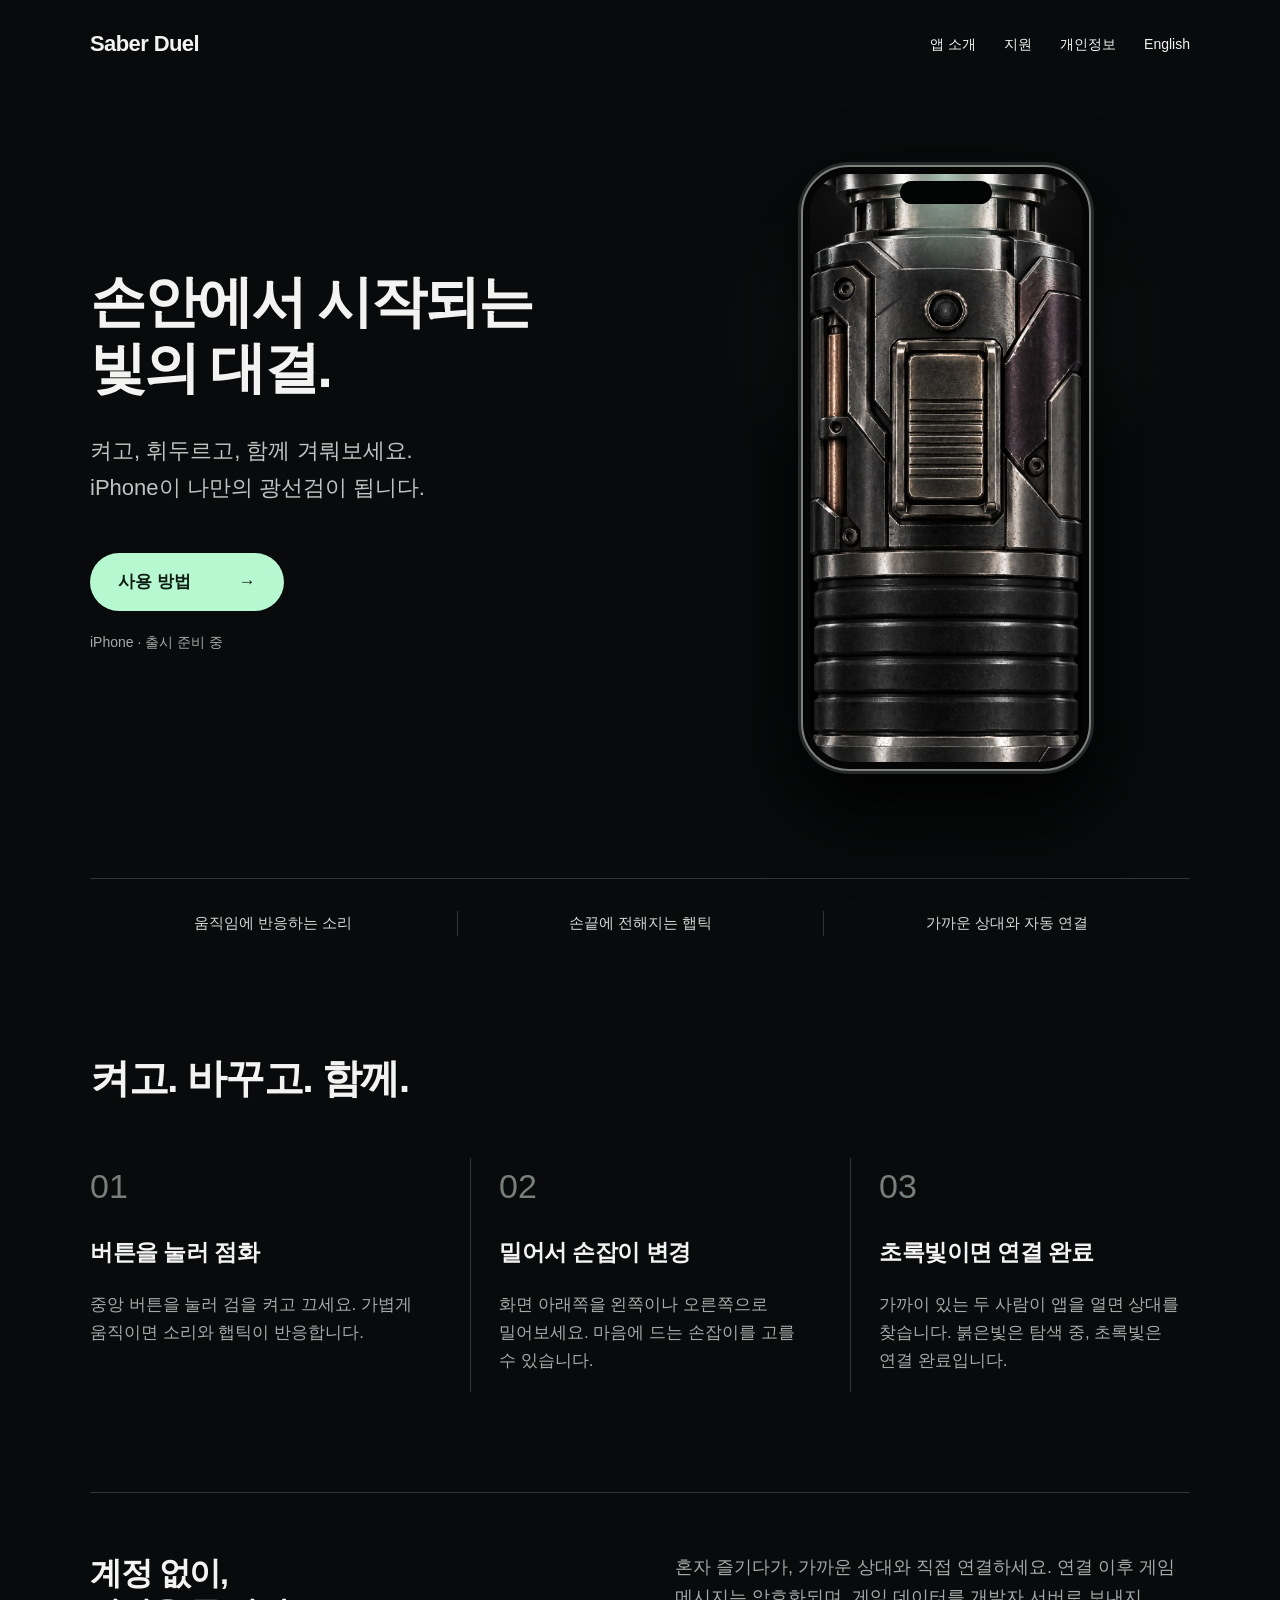
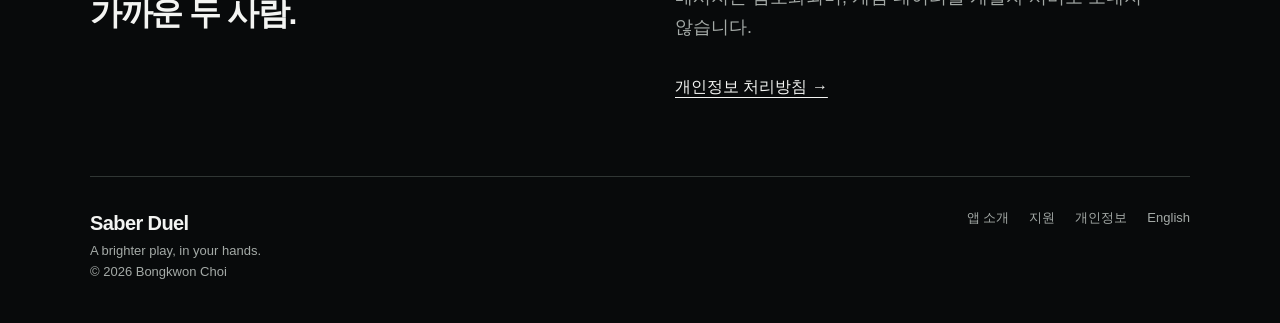
==== index.html @ 6abc3d20 "site: add bilingual Saber Duel introduction, support and privacy" ====
<!doctype html><html lang="ko"><head><meta charset="utf-8"><meta name="viewport" content="width=device-width,initial-scale=1"><title>Saber Duel — 손안에서 시작되는 빛의 대결.</title><meta name="description" content="iPhone이 나만의 광선검이 됩니다. 움직임에 반응하는 소리와 햅틱, 가까운 상대와 자동 연결."><meta name="theme-color" content="#080a0b"><link rel="icon" href="./assets/icon.png"><link rel="stylesheet" href="./assets/site.css"><link rel="canonical" href="https://lepurecafe.github.io/saber-duel-site/"><meta property="og:title" content="Saber Duel — 손안에서 시작되는 빛의 대결."><meta property="og:description" content="iPhone이 나만의 광선검이 됩니다. 움직임에 반응하는 소리와 햅틱, 가까운 상대와 자동 연결."><meta property="og:image" content="https://lepurecafe.github.io/saber-duel-site/assets/icon.png"></head><body><a class="skip" href="#main">본문으로 이동</a><div class="wrap"><header><a class="brand" href="./">Saber Duel</a><nav aria-label="주요 메뉴"><a href="./">앱 소개</a><a href="./support/">지원</a><a href="./privacy/">개인정보</a><a href="./en/" lang="en" hreflang="en">English</a></nav></header><main id="main"><section class="hero"><div><h1>손안에서 시작되는<br>빛의 대결.</h1><p class="lead">켜고, 휘두르고, 함께 겨뤄보세요.<br>iPhone이 나만의 광선검이 됩니다.</p><a class="button" href="#how">사용 방법<span aria-hidden="true">→</span></a><p class="meta">iPhone · 출시 준비 중</p></div><div class="product"><div class="phone"><div class="screen"><img src="./assets/hilt.png" width="853" height="1844" alt="Saber Duel의 금속 손잡이 화면" fetchpriority="high"></div><span class="island" aria-hidden="true"></span></div></div></section><div class="features"><span>움직임에 반응하는 소리</span><span>손끝에 전해지는 햅틱</span><span>가까운 상대와 자동 연결</span></div><section class="how" id="how"><h2>켜고. 바꾸고. 함께.</h2><div class="steps"><div class="step"><span class="number">01</span><h3>버튼을 눌러 점화</h3><p>중앙 버튼을 눌러 검을 켜고 끄세요. 가볍게 움직이면 소리와 햅틱이 반응합니다.</p></div><div class="step"><span class="number">02</span><h3>밀어서 손잡이 변경</h3><p>화면 아래쪽을 왼쪽이나 오른쪽으로 밀어보세요. 마음에 드는 손잡이를 고를 수 있습니다.</p></div><div class="step"><span class="number">03</span><h3>초록빛이면 연결 완료</h3><p>가까이 있는 두 사람이 앱을 열면 상대를 찾습니다. 붉은빛은 탐색 중, 초록빛은 연결 완료입니다.</p></div></div></section><section class="privacy-strip"><h2>계정 없이,<br>가까운 두 사람.</h2><div><p>혼자 즐기다가, 가까운 상대와 직접 연결하세요. 연결 이후 게임 메시지는 암호화되며, 게임 데이터를 개발자 서버로 보내지 않습니다.</p><a class="text-link" href="./privacy/">개인정보 처리방침 →</a></div></section></main><footer><div><a class="brand" href="./">Saber Duel</a><br>A brighter play, in your hands.<br>© 2026 Bongkwon Choi</div><nav aria-label="주요 메뉴"><a href="./">앱 소개</a><a href="./support/">지원</a><a href="./privacy/">개인정보</a><a href="./en/" lang="en" hreflang="en">English</a></nav></footer></div></body></html>
---- assets/site.css ----
@charset "UTF-8";
:root{color-scheme:dark;--bg:#080a0b;--text:#f3f4f2;--muted:#a4aaa7;--mint:#b6f9d0;--line:#303634}*{box-sizing:border-box}html{scroll-behavior:smooth;scroll-padding-top:30px}body{margin:0;background:var(--bg);color:var(--text);font-family:-apple-system,BlinkMacSystemFont,"Apple SD Gothic Neo","Segoe UI",sans-serif;line-height:1.65;word-break:keep-all}a{color:inherit;text-underline-offset:5px}a:hover{color:var(--mint)}a:focus-visible{outline:2px solid var(--mint);outline-offset:6px}img{max-width:100%;display:block}.wrap{max-width:1180px;margin:auto;padding:0 40px}.skip{position:absolute;left:20px;top:-100px;z-index:10;background:var(--mint);color:var(--bg);padding:10px}.skip:focus{top:10px}header{display:flex;align-items:center;justify-content:space-between;gap:24px;padding:26px 0}.brand{font-size:22px;font-weight:650;text-decoration:none;letter-spacing:-.6px}nav{display:flex;gap:28px;font-size:14px}nav a{text-decoration:none}.hero{display:grid;grid-template-columns:1.15fr 1fr;align-items:center;min-height:790px;gap:50px;padding:40px 0 70px}h1{font-size:clamp(42px,4.4vw,64px);line-height:1.18;letter-spacing:-2.5px;font-weight:650;margin:0 0 30px}.lead{font-size:22px;color:#bec4c1;line-height:1.7;max-width:520px}.button{display:inline-flex;align-items:center;gap:48px;background:var(--mint);border-radius:40px;color:#101d15;text-decoration:none;padding:15px 28px;font-size:17px;font-weight:650;margin-top:24px}.button:hover{color:#101d15;background:#d5ffe5}.meta{color:var(--muted);font-size:14px;margin-top:20px}.product{position:relative;display:flex;justify-content:center}.product:before{content:"";position:absolute;inset:-30px -10px 40%;background:radial-gradient(ellipse,#729e7d28,transparent 65%);pointer-events:none}.phone{position:relative;width:290px;border:2px solid #7d827e;border-radius:48px;padding:7px;background:#050505;box-shadow:0 0 0 3px #252827,0 35px 80px #000}.screen{position:relative;border-radius:39px;overflow:hidden}.screen img{width:100%;height:auto}.screen:after{content:"";position:absolute;left:24%;right:24%;top:0;height:20%;background:radial-gradient(ellipse at top,#d9ffe9bd,transparent 67%);mix-blend-mode:screen}.island{position:absolute;top:14px;left:34%;width:32%;height:23px;border-radius:20px;background:#030404}.features{display:grid;grid-template-columns:repeat(3,1fr);text-align:center;border-top:1px solid var(--line);padding:32px 0;color:#d5d9d6;font-size:15px}.features span+span{border-left:1px solid var(--line)}.how{padding:85px 0 100px}h2{font-size:40px;letter-spacing:-1.4px;line-height:1.25;margin:0 0 22px}h3{font-size:23px;line-height:1.35;letter-spacing:-.5px}.steps{display:grid;grid-template-columns:repeat(3,1fr);gap:40px;margin-top:55px}.step{border-left:1px solid var(--line);padding-left:28px}.step:first-child{border:0;padding-left:0}.number{font-size:34px;color:#777f7b;font-weight:350}.step p{color:var(--muted);font-size:17px}.privacy-strip{padding:60px 0 75px;border-top:1px solid var(--line);display:grid;grid-template-columns:1fr 1fr;gap:70px}.privacy-strip p{color:var(--muted);font-size:18px;margin-top:0}.privacy-strip h2{font-size:32px}.text-link{display:inline-block;margin-top:14px}footer{border-top:1px solid var(--line);padding:30px 0 40px;display:flex;justify-content:space-between;gap:30px;color:var(--muted);font-size:13px}footer .brand{color:var(--text);font-size:20px}footer nav{font-size:13px;flex-wrap:wrap;gap:20px}.document{max-width:760px;margin:75px auto 110px}.document h1{font-size:48px}.document h2{font-size:25px;margin:44px 0 14px;letter-spacing:-.5px}.document p,.document li{color:#bdc4bf;font-size:17px}.document .intro{font-size:21px;color:var(--text)}.document ul{padding-left:22px}.document .updated{color:var(--muted);font-size:14px}.document a{color:var(--mint)}@media(max-width:760px){.wrap{padding:0 24px}header{align-items:flex-start;padding:22px 0;gap:15px}.brand{font-size:20px;white-space:nowrap}nav{gap:15px;flex-wrap:wrap;justify-content:flex-end;font-size:13px}.hero{grid-template-columns:1fr;gap:50px;padding:55px 0;min-height:0}h1{font-size:46px;letter-spacing:-1.8px}.lead{font-size:19px}.phone{width:245px;border-radius:43px}.screen{border-radius:34px}.features{grid-template-columns:1fr;text-align:left;gap:12px;padding:26px 0}.features span+span{border:0}.how{padding:50px 0 60px}h2{font-size:32px}.steps{grid-template-columns:1fr;gap:26px;margin-top:35px}.step,.step:first-child{padding:20px 0 0;border:0;border-top:1px solid var(--line)}.step h3{margin:10px 0}.step p{margin:12px 0}.privacy-strip{grid-template-columns:1fr;gap:10px;padding:40px 0 50px}footer{flex-direction:column;gap:16px}footer nav{justify-content:flex-start}.document{margin:55px auto 70px}.document h1{font-size:39px}}@media(prefers-reduced-motion:reduce){html{scroll-behavior:auto}}
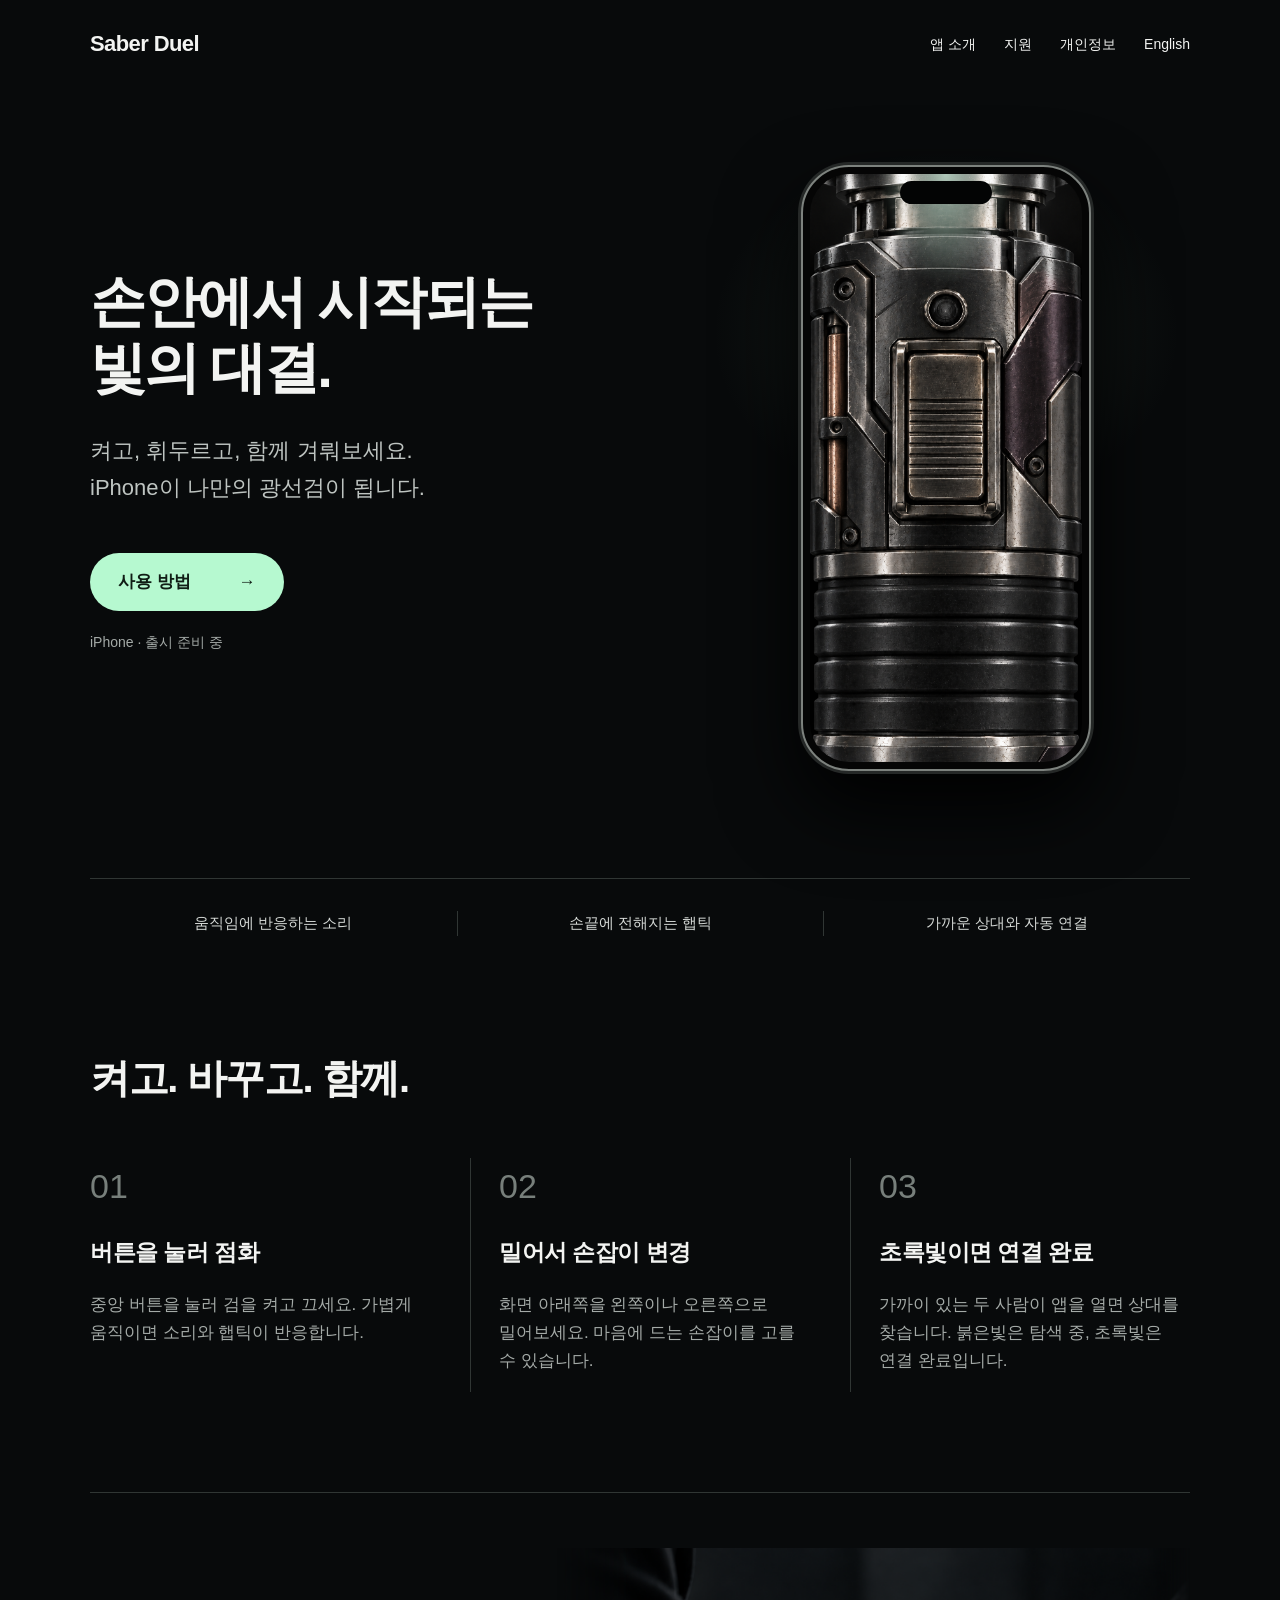
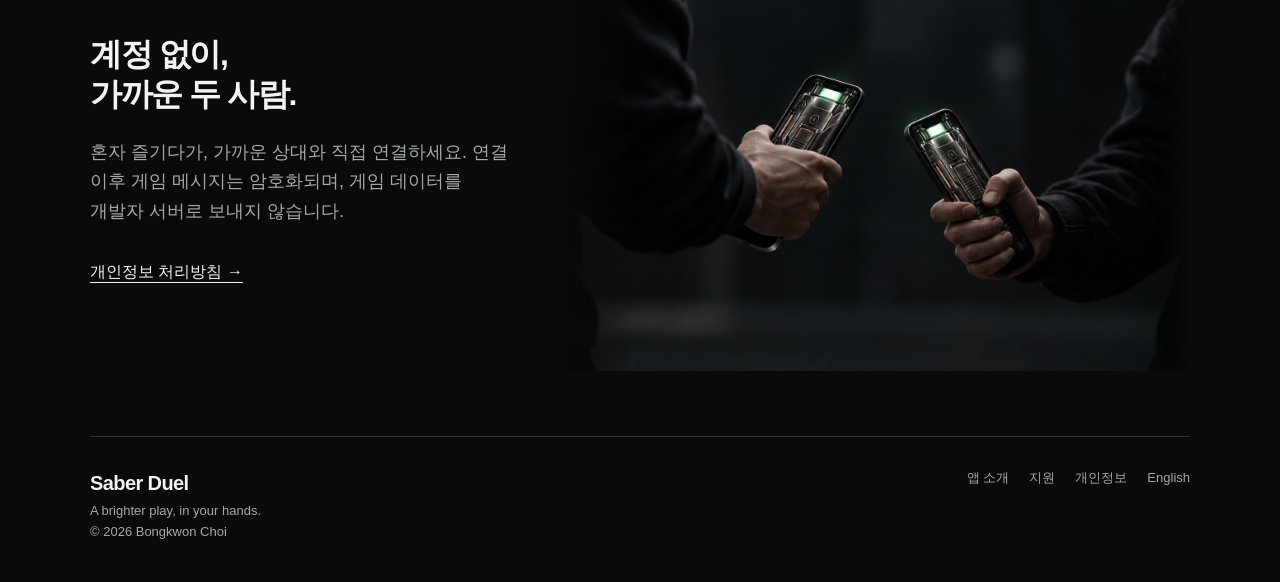
==== commit 9a8419e1: "site: restore nearby players image from design concept" ====
--- a/index.html
+++ b/index.html
@@ -1 +1 @@
-<!doctype html><html lang="ko"><head><meta charset="utf-8"><meta name="viewport" content="width=device-width,initial-scale=1"><title>Saber Duel — 손안에서 시작되는 빛의 대결.</title><meta name="description" content="iPhone이 나만의 광선검이 됩니다. 움직임에 반응하는 소리와 햅틱, 가까운 상대와 자동 연결."><meta name="theme-color" content="#080a0b"><link rel="icon" href="./assets/icon.png"><link rel="stylesheet" href="./assets/site.css"><link rel="canonical" href="https://lepurecafe.github.io/saber-duel-site/"><meta property="og:title" content="Saber Duel — 손안에서 시작되는 빛의 대결."><meta property="og:description" content="iPhone이 나만의 광선검이 됩니다. 움직임에 반응하는 소리와 햅틱, 가까운 상대와 자동 연결."><meta property="og:image" content="https://lepurecafe.github.io/saber-duel-site/assets/icon.png"></head><body><a class="skip" href="#main">본문으로 이동</a><div class="wrap"><header><a class="brand" href="./">Saber Duel</a><nav aria-label="주요 메뉴"><a href="./">앱 소개</a><a href="./support/">지원</a><a href="./privacy/">개인정보</a><a href="./en/" lang="en" hreflang="en">English</a></nav></header><main id="main"><section class="hero"><div><h1>손안에서 시작되는<br>빛의 대결.</h1><p class="lead">켜고, 휘두르고, 함께 겨뤄보세요.<br>iPhone이 나만의 광선검이 됩니다.</p><a class="button" href="#how">사용 방법<span aria-hidden="true">→</span></a><p class="meta">iPhone · 출시 준비 중</p></div><div class="product"><div class="phone"><div class="screen"><img src="./assets/hilt.png" width="853" height="1844" alt="Saber Duel의 금속 손잡이 화면" fetchpriority="high"></div><span class="island" aria-hidden="true"></span></div></div></section><div class="features"><span>움직임에 반응하는 소리</span><span>손끝에 전해지는 햅틱</span><span>가까운 상대와 자동 연결</span></div><section class="how" id="how"><h2>켜고. 바꾸고. 함께.</h2><div class="steps"><div class="step"><span class="number">01</span><h3>버튼을 눌러 점화</h3><p>중앙 버튼을 눌러 검을 켜고 끄세요. 가볍게 움직이면 소리와 햅틱이 반응합니다.</p></div><div class="step"><span class="number">02</span><h3>밀어서 손잡이 변경</h3><p>화면 아래쪽을 왼쪽이나 오른쪽으로 밀어보세요. 마음에 드는 손잡이를 고를 수 있습니다.</p></div><div class="step"><span class="number">03</span><h3>초록빛이면 연결 완료</h3><p>가까이 있는 두 사람이 앱을 열면 상대를 찾습니다. 붉은빛은 탐색 중, 초록빛은 연결 완료입니다.</p></div></div></section><section class="privacy-strip"><h2>계정 없이,<br>가까운 두 사람.</h2><div><p>혼자 즐기다가, 가까운 상대와 직접 연결하세요. 연결 이후 게임 메시지는 암호화되며, 게임 데이터를 개발자 서버로 보내지 않습니다.</p><a class="text-link" href="./privacy/">개인정보 처리방침 →</a></div></section></main><footer><div><a class="brand" href="./">Saber Duel</a><br>A brighter play, in your hands.<br>© 2026 Bongkwon Choi</div><nav aria-label="주요 메뉴"><a href="./">앱 소개</a><a href="./support/">지원</a><a href="./privacy/">개인정보</a><a href="./en/" lang="en" hreflang="en">English</a></nav></footer></div></body></html>+<!doctype html><html lang="ko"><head><meta charset="utf-8"><meta name="viewport" content="width=device-width,initial-scale=1"><title>Saber Duel — 손안에서 시작되는 빛의 대결.</title><meta name="description" content="iPhone이 나만의 광선검이 됩니다. 움직임에 반응하는 소리와 햅틱, 가까운 상대와 자동 연결."><meta name="theme-color" content="#080a0b"><link rel="icon" href="./assets/icon.png"><link rel="stylesheet" href="./assets/site.css"><link rel="canonical" href="https://lepurecafe.github.io/saber-duel-site/"><meta property="og:title" content="Saber Duel — 손안에서 시작되는 빛의 대결."><meta property="og:description" content="iPhone이 나만의 광선검이 됩니다. 움직임에 반응하는 소리와 햅틱, 가까운 상대와 자동 연결."><meta property="og:image" content="https://lepurecafe.github.io/saber-duel-site/assets/icon.png"></head><body><a class="skip" href="#main">본문으로 이동</a><div class="wrap"><header><a class="brand" href="./">Saber Duel</a><nav aria-label="주요 메뉴"><a href="./">앱 소개</a><a href="./support/">지원</a><a href="./privacy/">개인정보</a><a href="./en/" lang="en" hreflang="en">English</a></nav></header><main id="main"><section class="hero"><div><h1>손안에서 시작되는<br>빛의 대결.</h1><p class="lead">켜고, 휘두르고, 함께 겨뤄보세요.<br>iPhone이 나만의 광선검이 됩니다.</p><a class="button" href="#how">사용 방법<span aria-hidden="true">→</span></a><p class="meta">iPhone · 출시 준비 중</p></div><div class="product"><div class="phone"><div class="screen"><img src="./assets/hilt.png" width="853" height="1844" alt="Saber Duel의 금속 손잡이 화면" fetchpriority="high"></div><span class="island" aria-hidden="true"></span></div></div></section><div class="features"><span>움직임에 반응하는 소리</span><span>손끝에 전해지는 햅틱</span><span>가까운 상대와 자동 연결</span></div><section class="how" id="how"><h2>켜고. 바꾸고. 함께.</h2><div class="steps"><div class="step"><span class="number">01</span><h3>버튼을 눌러 점화</h3><p>중앙 버튼을 눌러 검을 켜고 끄세요. 가볍게 움직이면 소리와 햅틱이 반응합니다.</p></div><div class="step"><span class="number">02</span><h3>밀어서 손잡이 변경</h3><p>화면 아래쪽을 왼쪽이나 오른쪽으로 밀어보세요. 마음에 드는 손잡이를 고를 수 있습니다.</p></div><div class="step"><span class="number">03</span><h3>초록빛이면 연결 완료</h3><p>가까이 있는 두 사람이 앱을 열면 상대를 찾습니다. 붉은빛은 탐색 중, 초록빛은 연결 완료입니다.</p></div></div></section><section class="privacy-strip"><div class="privacy-copy"><h2>계정 없이,<br>가까운 두 사람.</h2><div><p>혼자 즐기다가, 가까운 상대와 직접 연결하세요. 연결 이후 게임 메시지는 암호화되며, 게임 데이터를 개발자 서버로 보내지 않습니다.</p><a class="text-link" href="./privacy/">개인정보 처리방침 →</a></div></div><img class="nearby-photo" src="./assets/nearby-players.png" width="1536" height="1024" loading="lazy" alt="Saber Duel 손잡이가 표시된 iPhone을 각각 들고 있는 두 사람"></section></main><footer><div><a class="brand" href="./">Saber Duel</a><br>A brighter play, in your hands.<br>© 2026 Bongkwon Choi</div><nav aria-label="주요 메뉴"><a href="./">앱 소개</a><a href="./support/">지원</a><a href="./privacy/">개인정보</a><a href="./en/" lang="en" hreflang="en">English</a></nav></footer></div></body></html>
--- a/assets/site.css
+++ b/assets/site.css
@@ -1,2 +1,5 @@
 @charset "UTF-8";
 :root{color-scheme:dark;--bg:#080a0b;--text:#f3f4f2;--muted:#a4aaa7;--mint:#b6f9d0;--line:#303634}*{box-sizing:border-box}html{scroll-behavior:smooth;scroll-padding-top:30px}body{margin:0;background:var(--bg);color:var(--text);font-family:-apple-system,BlinkMacSystemFont,"Apple SD Gothic Neo","Segoe UI",sans-serif;line-height:1.65;word-break:keep-all}a{color:inherit;text-underline-offset:5px}a:hover{color:var(--mint)}a:focus-visible{outline:2px solid var(--mint);outline-offset:6px}img{max-width:100%;display:block}.wrap{max-width:1180px;margin:auto;padding:0 40px}.skip{position:absolute;left:20px;top:-100px;z-index:10;background:var(--mint);color:var(--bg);padding:10px}.skip:focus{top:10px}header{display:flex;align-items:center;justify-content:space-between;gap:24px;padding:26px 0}.brand{font-size:22px;font-weight:650;text-decoration:none;letter-spacing:-.6px}nav{display:flex;gap:28px;font-size:14px}nav a{text-decoration:none}.hero{display:grid;grid-template-columns:1.15fr 1fr;align-items:center;min-height:790px;gap:50px;padding:40px 0 70px}h1{font-size:clamp(42px,4.4vw,64px);line-height:1.18;letter-spacing:-2.5px;font-weight:650;margin:0 0 30px}.lead{font-size:22px;color:#bec4c1;line-height:1.7;max-width:520px}.button{display:inline-flex;align-items:center;gap:48px;background:var(--mint);border-radius:40px;color:#101d15;text-decoration:none;padding:15px 28px;font-size:17px;font-weight:650;margin-top:24px}.button:hover{color:#101d15;background:#d5ffe5}.meta{color:var(--muted);font-size:14px;margin-top:20px}.product{position:relative;display:flex;justify-content:center}.product:before{content:"";position:absolute;inset:-30px -10px 40%;background:radial-gradient(ellipse,#729e7d28,transparent 65%);pointer-events:none}.phone{position:relative;width:290px;border:2px solid #7d827e;border-radius:48px;padding:7px;background:#050505;box-shadow:0 0 0 3px #252827,0 35px 80px #000}.screen{position:relative;border-radius:39px;overflow:hidden}.screen img{width:100%;height:auto}.screen:after{content:"";position:absolute;left:24%;right:24%;top:0;height:20%;background:radial-gradient(ellipse at top,#d9ffe9bd,transparent 67%);mix-blend-mode:screen}.island{position:absolute;top:14px;left:34%;width:32%;height:23px;border-radius:20px;background:#030404}.features{display:grid;grid-template-columns:repeat(3,1fr);text-align:center;border-top:1px solid var(--line);padding:32px 0;color:#d5d9d6;font-size:15px}.features span+span{border-left:1px solid var(--line)}.how{padding:85px 0 100px}h2{font-size:40px;letter-spacing:-1.4px;line-height:1.25;margin:0 0 22px}h3{font-size:23px;line-height:1.35;letter-spacing:-.5px}.steps{display:grid;grid-template-columns:repeat(3,1fr);gap:40px;margin-top:55px}.step{border-left:1px solid var(--line);padding-left:28px}.step:first-child{border:0;padding-left:0}.number{font-size:34px;color:#777f7b;font-weight:350}.step p{color:var(--muted);font-size:17px}.privacy-strip{padding:60px 0 75px;border-top:1px solid var(--line);display:grid;grid-template-columns:1fr 1fr;gap:70px}.privacy-strip p{color:var(--muted);font-size:18px;margin-top:0}.privacy-strip h2{font-size:32px}.text-link{display:inline-block;margin-top:14px}footer{border-top:1px solid var(--line);padding:30px 0 40px;display:flex;justify-content:space-between;gap:30px;color:var(--muted);font-size:13px}footer .brand{color:var(--text);font-size:20px}footer nav{font-size:13px;flex-wrap:wrap;gap:20px}.document{max-width:760px;margin:75px auto 110px}.document h1{font-size:48px}.document h2{font-size:25px;margin:44px 0 14px;letter-spacing:-.5px}.document p,.document li{color:#bdc4bf;font-size:17px}.document .intro{font-size:21px;color:var(--text)}.document ul{padding-left:22px}.document .updated{color:var(--muted);font-size:14px}.document a{color:var(--mint)}@media(max-width:760px){.wrap{padding:0 24px}header{align-items:flex-start;padding:22px 0;gap:15px}.brand{font-size:20px;white-space:nowrap}nav{gap:15px;flex-wrap:wrap;justify-content:flex-end;font-size:13px}.hero{grid-template-columns:1fr;gap:50px;padding:55px 0;min-height:0}h1{font-size:46px;letter-spacing:-1.8px}.lead{font-size:19px}.phone{width:245px;border-radius:43px}.screen{border-radius:34px}.features{grid-template-columns:1fr;text-align:left;gap:12px;padding:26px 0}.features span+span{border:0}.how{padding:50px 0 60px}h2{font-size:32px}.steps{grid-template-columns:1fr;gap:26px;margin-top:35px}.step,.step:first-child{padding:20px 0 0;border:0;border-top:1px solid var(--line)}.step h3{margin:10px 0}.step p{margin:12px 0}.privacy-strip{grid-template-columns:1fr;gap:10px;padding:40px 0 50px}footer{flex-direction:column;gap:16px}footer nav{justify-content:flex-start}.document{margin:55px auto 70px}.document h1{font-size:39px}}@media(prefers-reduced-motion:reduce){html{scroll-behavior:auto}}
+
+/* Nearby play illustration restored from the approved concept. */
+.privacy-strip{position:relative;align-items:center;grid-template-columns:.85fr 1.25fr;gap:36px;padding:55px 0 65px}.privacy-copy{position:relative;z-index:1}.privacy-copy h2{margin-bottom:24px}.nearby-photo{width:100%;height:auto;display:block;mask-image:linear-gradient(to right,transparent,#000 12%,#000 95%,transparent)}@media(max-width:760px){.privacy-strip{grid-template-columns:1fr;gap:20px;padding:40px 0 50px}.nearby-photo{mask-image:linear-gradient(to bottom,transparent,#000 8%,#000 92%,transparent)}}
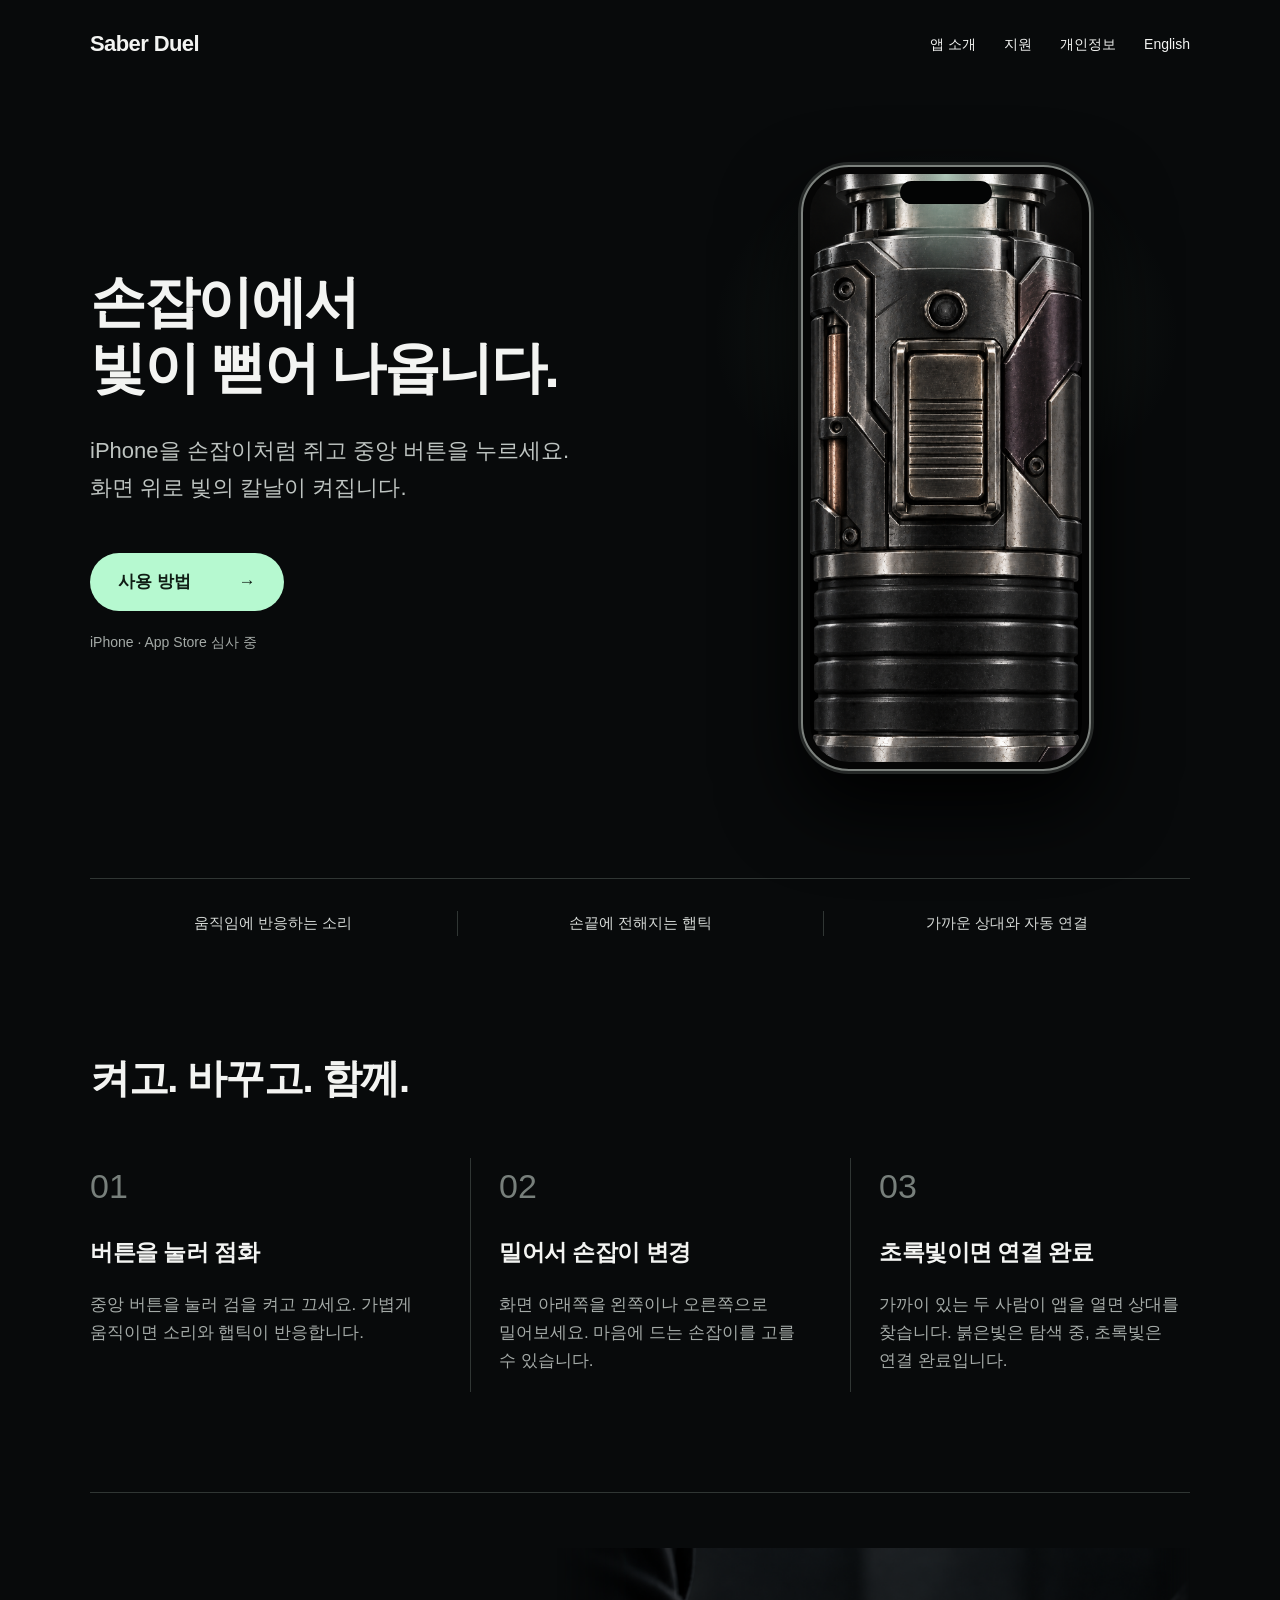
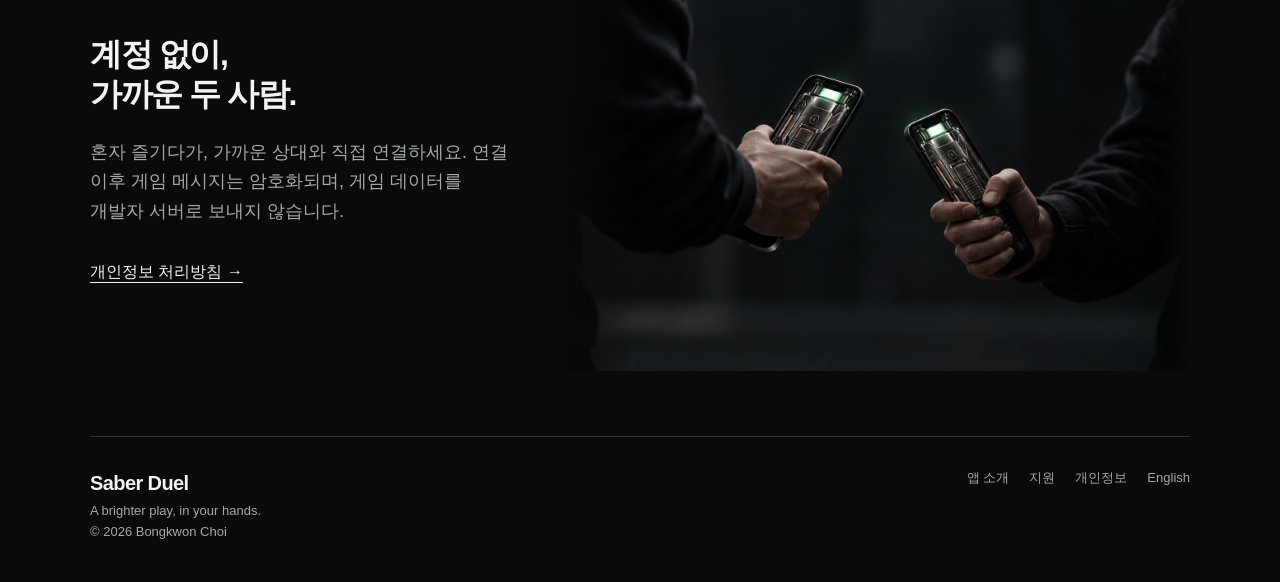
==== commit 290f6556: "site: update icon and hilt introduction" ====
--- a/index.html
+++ b/index.html
@@ -1 +1 @@
-<!doctype html><html lang="ko"><head><meta charset="utf-8"><meta name="viewport" content="width=device-width,initial-scale=1"><title>Saber Duel — 손안에서 시작되는 빛의 대결.</title><meta name="description" content="iPhone이 나만의 광선검이 됩니다. 움직임에 반응하는 소리와 햅틱, 가까운 상대와 자동 연결."><meta name="theme-color" content="#080a0b"><link rel="icon" href="./assets/icon.png"><link rel="stylesheet" href="./assets/site.css"><link rel="canonical" href="https://lepurecafe.github.io/saber-duel-site/"><meta property="og:title" content="Saber Duel — 손안에서 시작되는 빛의 대결."><meta property="og:description" content="iPhone이 나만의 광선검이 됩니다. 움직임에 반응하는 소리와 햅틱, 가까운 상대와 자동 연결."><meta property="og:image" content="https://lepurecafe.github.io/saber-duel-site/assets/icon.png"></head><body><a class="skip" href="#main">본문으로 이동</a><div class="wrap"><header><a class="brand" href="./">Saber Duel</a><nav aria-label="주요 메뉴"><a href="./">앱 소개</a><a href="./support/">지원</a><a href="./privacy/">개인정보</a><a href="./en/" lang="en" hreflang="en">English</a></nav></header><main id="main"><section class="hero"><div><h1>손안에서 시작되는<br>빛의 대결.</h1><p class="lead">켜고, 휘두르고, 함께 겨뤄보세요.<br>iPhone이 나만의 광선검이 됩니다.</p><a class="button" href="#how">사용 방법<span aria-hidden="true">→</span></a><p class="meta">iPhone · 출시 준비 중</p></div><div class="product"><div class="phone"><div class="screen"><img src="./assets/hilt.png" width="853" height="1844" alt="Saber Duel의 금속 손잡이 화면" fetchpriority="high"></div><span class="island" aria-hidden="true"></span></div></div></section><div class="features"><span>움직임에 반응하는 소리</span><span>손끝에 전해지는 햅틱</span><span>가까운 상대와 자동 연결</span></div><section class="how" id="how"><h2>켜고. 바꾸고. 함께.</h2><div class="steps"><div class="step"><span class="number">01</span><h3>버튼을 눌러 점화</h3><p>중앙 버튼을 눌러 검을 켜고 끄세요. 가볍게 움직이면 소리와 햅틱이 반응합니다.</p></div><div class="step"><span class="number">02</span><h3>밀어서 손잡이 변경</h3><p>화면 아래쪽을 왼쪽이나 오른쪽으로 밀어보세요. 마음에 드는 손잡이를 고를 수 있습니다.</p></div><div class="step"><span class="number">03</span><h3>초록빛이면 연결 완료</h3><p>가까이 있는 두 사람이 앱을 열면 상대를 찾습니다. 붉은빛은 탐색 중, 초록빛은 연결 완료입니다.</p></div></div></section><section class="privacy-strip"><div class="privacy-copy"><h2>계정 없이,<br>가까운 두 사람.</h2><div><p>혼자 즐기다가, 가까운 상대와 직접 연결하세요. 연결 이후 게임 메시지는 암호화되며, 게임 데이터를 개발자 서버로 보내지 않습니다.</p><a class="text-link" href="./privacy/">개인정보 처리방침 →</a></div></div><img class="nearby-photo" src="./assets/nearby-players.png" width="1536" height="1024" loading="lazy" alt="Saber Duel 손잡이가 표시된 iPhone을 각각 들고 있는 두 사람"></section></main><footer><div><a class="brand" href="./">Saber Duel</a><br>A brighter play, in your hands.<br>© 2026 Bongkwon Choi</div><nav aria-label="주요 메뉴"><a href="./">앱 소개</a><a href="./support/">지원</a><a href="./privacy/">개인정보</a><a href="./en/" lang="en" hreflang="en">English</a></nav></footer></div></body></html>+<!doctype html><html lang="ko"><head><meta charset="utf-8"><meta name="viewport" content="width=device-width,initial-scale=1"><title>Saber Duel — 손잡이에서 뻗어 나오는 빛.</title><meta name="description" content="손잡이처럼 쥔 iPhone의 중앙 버튼을 누르면 빛의 칼날이 화면 위로 뻗어 나옵니다. 움직임에 반응하는 소리와 햅틱, 가까운 상대와 자동 연결."><meta name="theme-color" content="#080a0b"><link rel="icon" href="./assets/icon.png"><link rel="stylesheet" href="./assets/site.css"><link rel="canonical" href="https://lepurecafe.github.io/saber-duel-site/"><meta property="og:title" content="Saber Duel — 손잡이에서 뻗어 나오는 빛."><meta property="og:description" content="손잡이처럼 쥔 iPhone의 중앙 버튼을 누르면 빛의 칼날이 화면 위로 뻗어 나옵니다. 움직임에 반응하는 소리와 햅틱, 가까운 상대와 자동 연결."><meta property="og:image" content="https://lepurecafe.github.io/saber-duel-site/assets/icon.png"></head><body><a class="skip" href="#main">본문으로 이동</a><div class="wrap"><header><a class="brand" href="./">Saber Duel</a><nav aria-label="주요 메뉴"><a href="./">앱 소개</a><a href="./support/">지원</a><a href="./privacy/">개인정보</a><a href="./en/" lang="en" hreflang="en">English</a></nav></header><main id="main"><section class="hero"><div><h1>손잡이에서<br>빛이 뻗어 나옵니다.</h1><p class="lead">iPhone을 손잡이처럼 쥐고 중앙 버튼을 누르세요.<br>화면 위로 빛의 칼날이 켜집니다.</p><a class="button" href="#how">사용 방법<span aria-hidden="true">→</span></a><p class="meta">iPhone · App Store 심사 중</p></div><div class="product"><div class="phone"><div class="screen"><img src="./assets/hilt.png" width="853" height="1844" alt="Saber Duel의 금속 손잡이 화면" fetchpriority="high"></div><span class="island" aria-hidden="true"></span></div></div></section><div class="features"><span>움직임에 반응하는 소리</span><span>손끝에 전해지는 햅틱</span><span>가까운 상대와 자동 연결</span></div><section class="how" id="how"><h2>켜고. 바꾸고. 함께.</h2><div class="steps"><div class="step"><span class="number">01</span><h3>버튼을 눌러 점화</h3><p>중앙 버튼을 눌러 검을 켜고 끄세요. 가볍게 움직이면 소리와 햅틱이 반응합니다.</p></div><div class="step"><span class="number">02</span><h3>밀어서 손잡이 변경</h3><p>화면 아래쪽을 왼쪽이나 오른쪽으로 밀어보세요. 마음에 드는 손잡이를 고를 수 있습니다.</p></div><div class="step"><span class="number">03</span><h3>초록빛이면 연결 완료</h3><p>가까이 있는 두 사람이 앱을 열면 상대를 찾습니다. 붉은빛은 탐색 중, 초록빛은 연결 완료입니다.</p></div></div></section><section class="privacy-strip"><div class="privacy-copy"><h2>계정 없이,<br>가까운 두 사람.</h2><div><p>혼자 즐기다가, 가까운 상대와 직접 연결하세요. 연결 이후 게임 메시지는 암호화되며, 게임 데이터를 개발자 서버로 보내지 않습니다.</p><a class="text-link" href="./privacy/">개인정보 처리방침 →</a></div></div><img class="nearby-photo" src="./assets/nearby-players.png" width="1536" height="1024" loading="lazy" alt="Saber Duel 손잡이가 표시된 iPhone을 각각 들고 있는 두 사람"></section></main><footer><div><a class="brand" href="./">Saber Duel</a><br>A brighter play, in your hands.<br>© 2026 Bongkwon Choi</div><nav aria-label="주요 메뉴"><a href="./">앱 소개</a><a href="./support/">지원</a><a href="./privacy/">개인정보</a><a href="./en/" lang="en" hreflang="en">English</a></nav></footer></div></body></html>
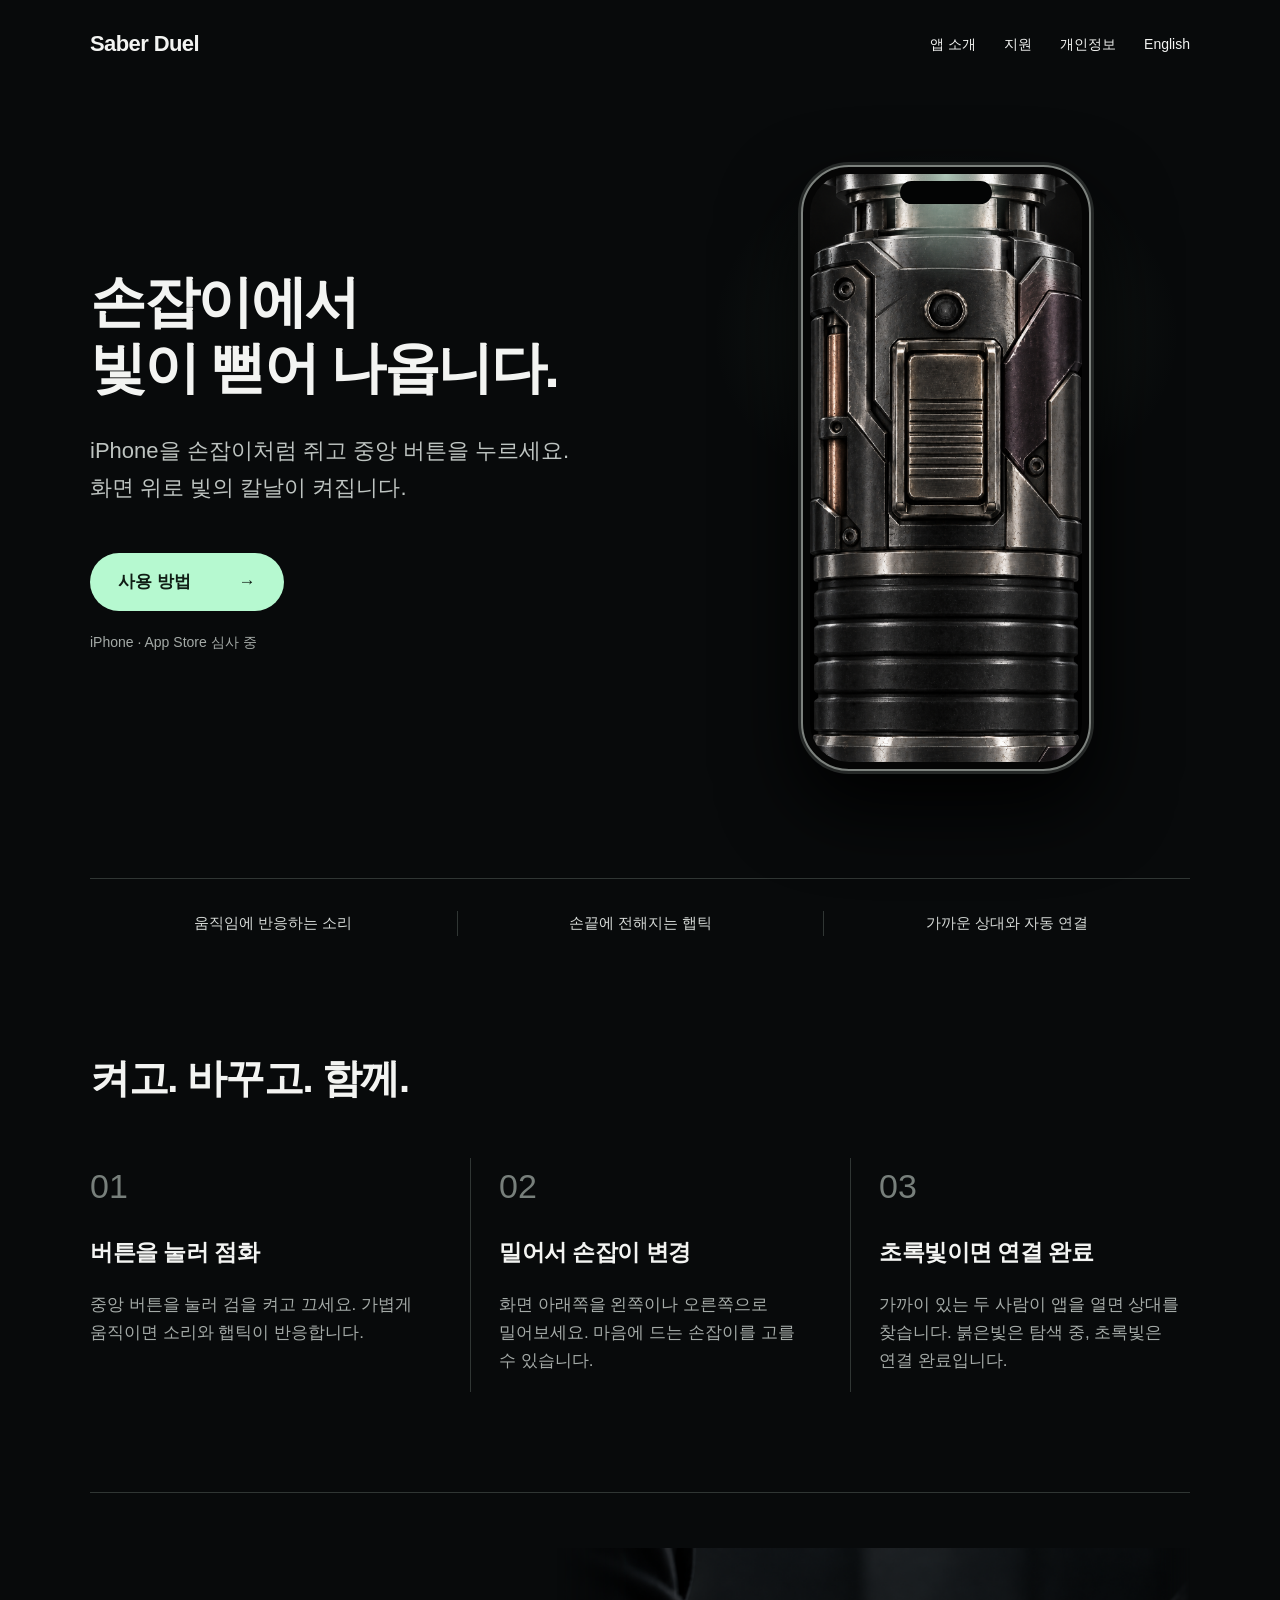
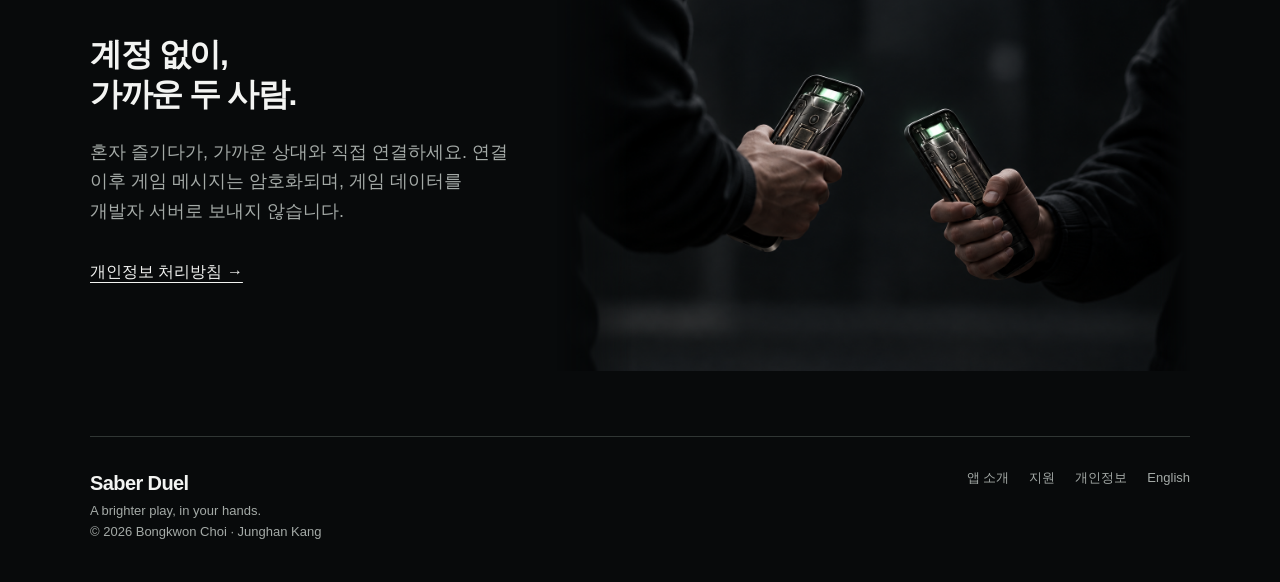
==== commit 838db32d: "site: credit Bongkwon and Junghan" ====
--- a/index.html
+++ b/index.html
@@ -1 +1 @@
-<!doctype html><html lang="ko"><head><meta charset="utf-8"><meta name="viewport" content="width=device-width,initial-scale=1"><title>Saber Duel — 손잡이에서 뻗어 나오는 빛.</title><meta name="description" content="손잡이처럼 쥔 iPhone의 중앙 버튼을 누르면 빛의 칼날이 화면 위로 뻗어 나옵니다. 움직임에 반응하는 소리와 햅틱, 가까운 상대와 자동 연결."><meta name="theme-color" content="#080a0b"><link rel="icon" href="./assets/icon.png"><link rel="stylesheet" href="./assets/site.css"><link rel="canonical" href="https://lepurecafe.github.io/saber-duel-site/"><meta property="og:title" content="Saber Duel — 손잡이에서 뻗어 나오는 빛."><meta property="og:description" content="손잡이처럼 쥔 iPhone의 중앙 버튼을 누르면 빛의 칼날이 화면 위로 뻗어 나옵니다. 움직임에 반응하는 소리와 햅틱, 가까운 상대와 자동 연결."><meta property="og:image" content="https://lepurecafe.github.io/saber-duel-site/assets/icon.png"></head><body><a class="skip" href="#main">본문으로 이동</a><div class="wrap"><header><a class="brand" href="./">Saber Duel</a><nav aria-label="주요 메뉴"><a href="./">앱 소개</a><a href="./support/">지원</a><a href="./privacy/">개인정보</a><a href="./en/" lang="en" hreflang="en">English</a></nav></header><main id="main"><section class="hero"><div><h1>손잡이에서<br>빛이 뻗어 나옵니다.</h1><p class="lead">iPhone을 손잡이처럼 쥐고 중앙 버튼을 누르세요.<br>화면 위로 빛의 칼날이 켜집니다.</p><a class="button" href="#how">사용 방법<span aria-hidden="true">→</span></a><p class="meta">iPhone · App Store 심사 중</p></div><div class="product"><div class="phone"><div class="screen"><img src="./assets/hilt.png" width="853" height="1844" alt="Saber Duel의 금속 손잡이 화면" fetchpriority="high"></div><span class="island" aria-hidden="true"></span></div></div></section><div class="features"><span>움직임에 반응하는 소리</span><span>손끝에 전해지는 햅틱</span><span>가까운 상대와 자동 연결</span></div><section class="how" id="how"><h2>켜고. 바꾸고. 함께.</h2><div class="steps"><div class="step"><span class="number">01</span><h3>버튼을 눌러 점화</h3><p>중앙 버튼을 눌러 검을 켜고 끄세요. 가볍게 움직이면 소리와 햅틱이 반응합니다.</p></div><div class="step"><span class="number">02</span><h3>밀어서 손잡이 변경</h3><p>화면 아래쪽을 왼쪽이나 오른쪽으로 밀어보세요. 마음에 드는 손잡이를 고를 수 있습니다.</p></div><div class="step"><span class="number">03</span><h3>초록빛이면 연결 완료</h3><p>가까이 있는 두 사람이 앱을 열면 상대를 찾습니다. 붉은빛은 탐색 중, 초록빛은 연결 완료입니다.</p></div></div></section><section class="privacy-strip"><div class="privacy-copy"><h2>계정 없이,<br>가까운 두 사람.</h2><div><p>혼자 즐기다가, 가까운 상대와 직접 연결하세요. 연결 이후 게임 메시지는 암호화되며, 게임 데이터를 개발자 서버로 보내지 않습니다.</p><a class="text-link" href="./privacy/">개인정보 처리방침 →</a></div></div><img class="nearby-photo" src="./assets/nearby-players.png" width="1536" height="1024" loading="lazy" alt="Saber Duel 손잡이가 표시된 iPhone을 각각 들고 있는 두 사람"></section></main><footer><div><a class="brand" href="./">Saber Duel</a><br>A brighter play, in your hands.<br>© 2026 Bongkwon Choi</div><nav aria-label="주요 메뉴"><a href="./">앱 소개</a><a href="./support/">지원</a><a href="./privacy/">개인정보</a><a href="./en/" lang="en" hreflang="en">English</a></nav></footer></div></body></html>+<!doctype html><html lang="ko"><head><meta charset="utf-8"><meta name="viewport" content="width=device-width,initial-scale=1"><title>Saber Duel — 손잡이에서 뻗어 나오는 빛.</title><meta name="description" content="손잡이처럼 쥔 iPhone의 중앙 버튼을 누르면 빛의 칼날이 화면 위로 뻗어 나옵니다. 움직임에 반응하는 소리와 햅틱, 가까운 상대와 자동 연결."><meta name="theme-color" content="#080a0b"><link rel="icon" href="./assets/icon.png"><link rel="stylesheet" href="./assets/site.css"><link rel="canonical" href="https://lepurecafe.github.io/saber-duel-site/"><meta property="og:title" content="Saber Duel — 손잡이에서 뻗어 나오는 빛."><meta property="og:description" content="손잡이처럼 쥔 iPhone의 중앙 버튼을 누르면 빛의 칼날이 화면 위로 뻗어 나옵니다. 움직임에 반응하는 소리와 햅틱, 가까운 상대와 자동 연결."><meta property="og:image" content="https://lepurecafe.github.io/saber-duel-site/assets/icon.png"></head><body><a class="skip" href="#main">본문으로 이동</a><div class="wrap"><header><a class="brand" href="./">Saber Duel</a><nav aria-label="주요 메뉴"><a href="./">앱 소개</a><a href="./support/">지원</a><a href="./privacy/">개인정보</a><a href="./en/" lang="en" hreflang="en">English</a></nav></header><main id="main"><section class="hero"><div><h1>손잡이에서<br>빛이 뻗어 나옵니다.</h1><p class="lead">iPhone을 손잡이처럼 쥐고 중앙 버튼을 누르세요.<br>화면 위로 빛의 칼날이 켜집니다.</p><a class="button" href="#how">사용 방법<span aria-hidden="true">→</span></a><p class="meta">iPhone · App Store 심사 중</p></div><div class="product"><div class="phone"><div class="screen"><img src="./assets/hilt.png" width="853" height="1844" alt="Saber Duel의 금속 손잡이 화면" fetchpriority="high"></div><span class="island" aria-hidden="true"></span></div></div></section><div class="features"><span>움직임에 반응하는 소리</span><span>손끝에 전해지는 햅틱</span><span>가까운 상대와 자동 연결</span></div><section class="how" id="how"><h2>켜고. 바꾸고. 함께.</h2><div class="steps"><div class="step"><span class="number">01</span><h3>버튼을 눌러 점화</h3><p>중앙 버튼을 눌러 검을 켜고 끄세요. 가볍게 움직이면 소리와 햅틱이 반응합니다.</p></div><div class="step"><span class="number">02</span><h3>밀어서 손잡이 변경</h3><p>화면 아래쪽을 왼쪽이나 오른쪽으로 밀어보세요. 마음에 드는 손잡이를 고를 수 있습니다.</p></div><div class="step"><span class="number">03</span><h3>초록빛이면 연결 완료</h3><p>가까이 있는 두 사람이 앱을 열면 상대를 찾습니다. 붉은빛은 탐색 중, 초록빛은 연결 완료입니다.</p></div></div></section><section class="privacy-strip"><div class="privacy-copy"><h2>계정 없이,<br>가까운 두 사람.</h2><div><p>혼자 즐기다가, 가까운 상대와 직접 연결하세요. 연결 이후 게임 메시지는 암호화되며, 게임 데이터를 개발자 서버로 보내지 않습니다.</p><a class="text-link" href="./privacy/">개인정보 처리방침 →</a></div></div><img class="nearby-photo" src="./assets/nearby-players.png" width="1536" height="1024" loading="lazy" alt="Saber Duel 손잡이가 표시된 iPhone을 각각 들고 있는 두 사람"></section></main><footer><div><a class="brand" href="./">Saber Duel</a><br>A brighter play, in your hands.<br>© 2026 Bongkwon Choi · Junghan Kang</div><nav aria-label="주요 메뉴"><a href="./">앱 소개</a><a href="./support/">지원</a><a href="./privacy/">개인정보</a><a href="./en/" lang="en" hreflang="en">English</a></nav></footer></div></body></html>
